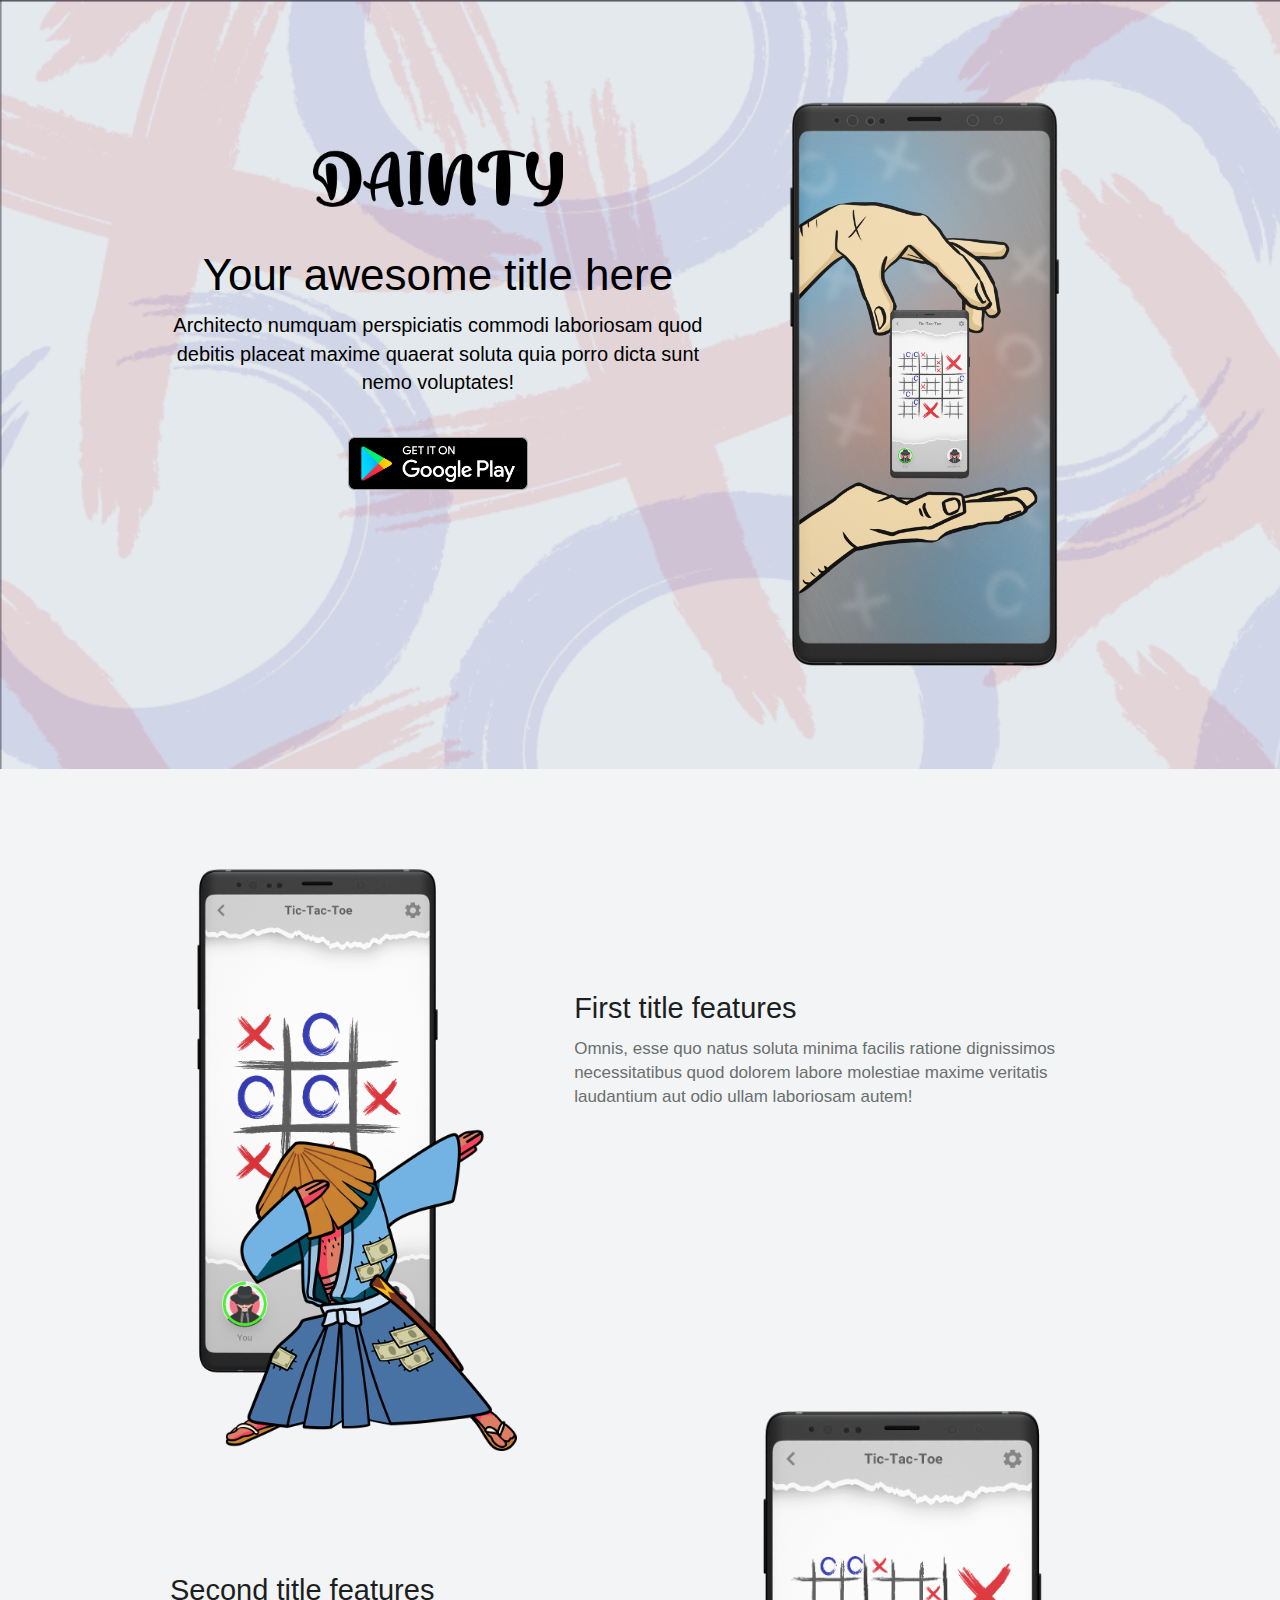
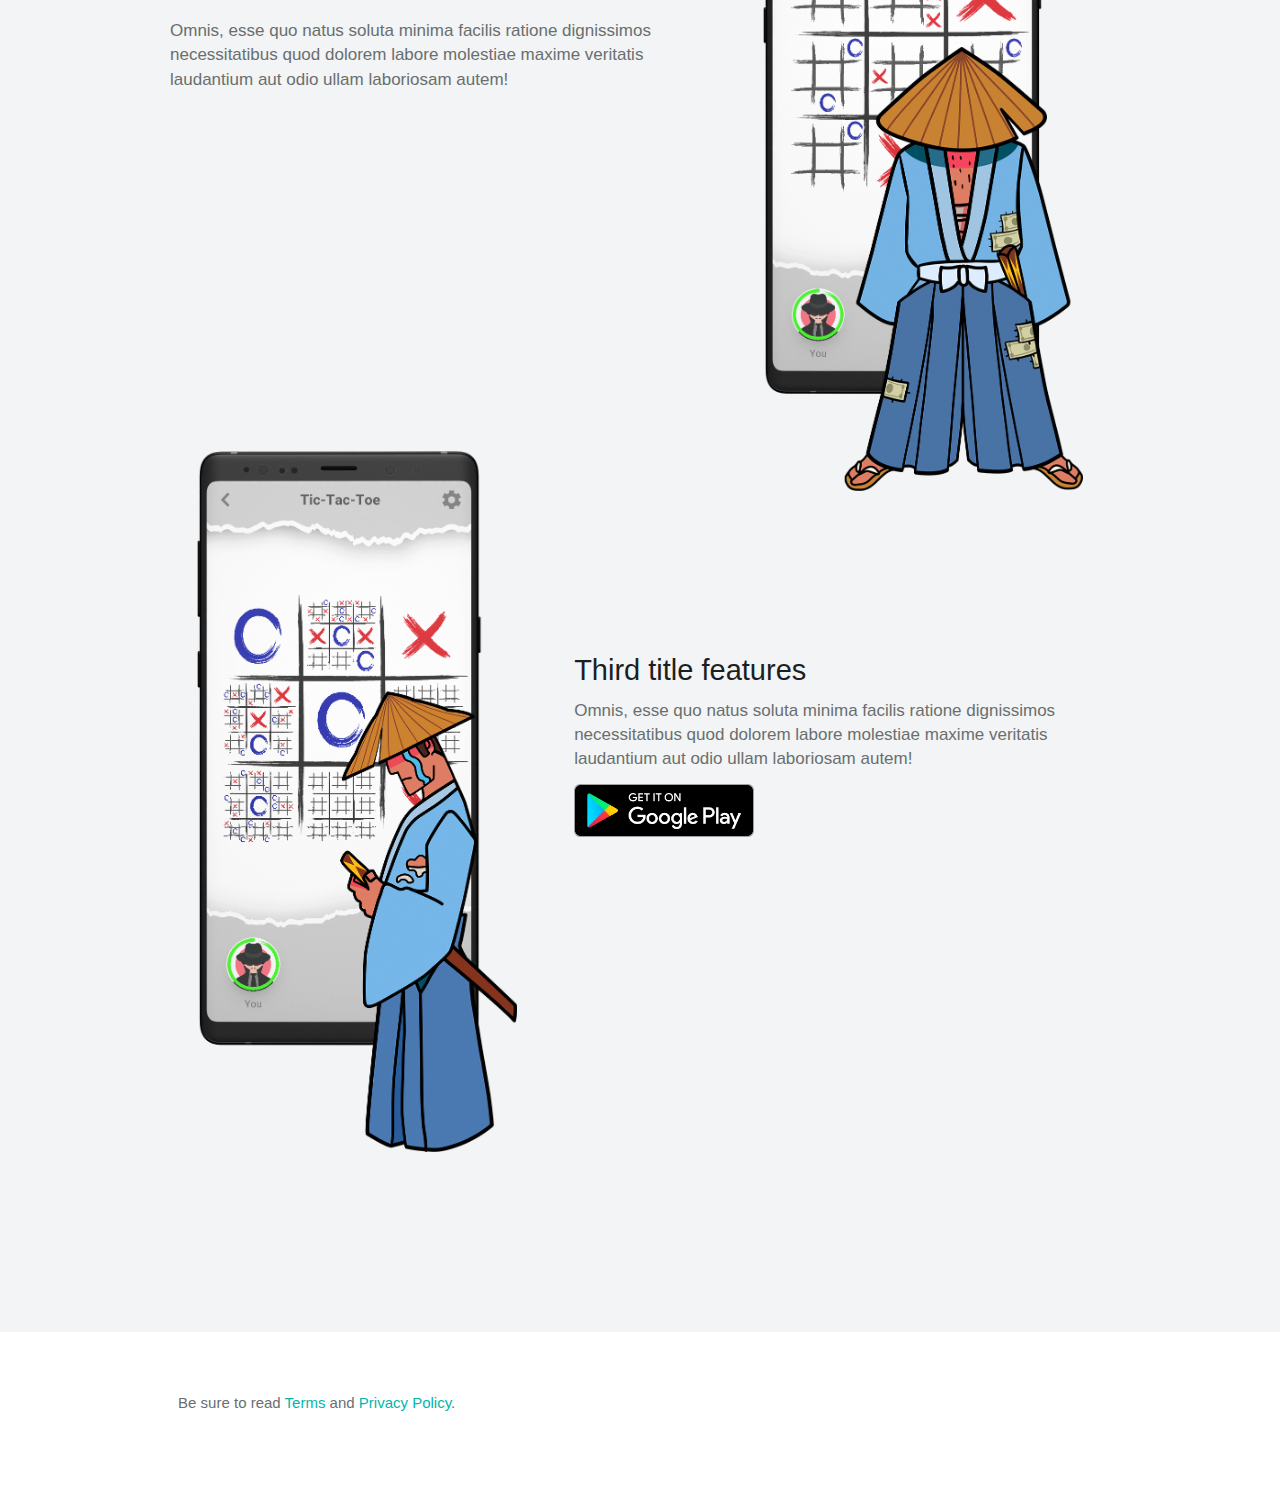
==== index.html @ c5f4732f "delete footers" ====
<!DOCTYPE html>
<!-- paulirish.com/2008/conditional-stylesheets-vs-css-hacks-answer-neither/ -->
<!--[if lt IE 7 ]> <html class="ie6" lang="en"> <![endif]-->
<!--[if IE 7 ]>    <html class="ie7" lang="en"> <![endif]-->
<!--[if IE 8 ]>    <html class="ie8" lang="en"> <![endif]-->
<!--[if (gte IE 9)|!(IE)]><!--> <html lang="en"> <!--<![endif]-->
  <head>

    <!-- Meta -->
    <meta charset="utf-8">
    <meta name="viewport" content="width=device-width, initial-scale=1.0">
    <meta name="description" content="">
    <meta name="keywords" content="">
    <meta name="author" content="">
    <meta name="googlebot" content="index,follow">

    <!-- Title -->
    <title>Guri Guri Nyoi &mdash; Bootstrap 3 iPhone App Templates</title>

    <!-- Templates core CSS -->
    <link href="stylesheets/application.css" rel="stylesheet">

    <!-- Favicons -->
    <link href="images/favicon/favicon.png" rel="shortcut icon">
    <link href="images/favicon/apple-touch-icon-57-precomposed.png" rel="apple-touch-icon">
    <link href="images/favicon/apple-touch-icon-72-precomposed.png" rel="apple-touch-icon" sizes="72x72">
    <link href="images/favicon/apple-touch-icon-144-precomposed.png" rel="apple-touch-icon" sizes="114x114">

    <!-- HTML5 shim and Respond.js IE8 support of HTML5 elements and media queries -->
    <!--[if lt IE 9]>
      <script src="https://oss.maxcdn.com/libs/html5shiv/3.7.0/html5shiv.js"></script>
      <script src="https://oss.maxcdn.com/libs/respond.js/1.3.0/respond.min.js"></script>
    <![endif]-->

    <!-- Modernizr Scripts -->
    <script src="javascript/vendor/modernizr-2.7.1.min.js"></script>
  </head>
  <body class="index" id="to-top">


    <!-- Jumbotron -->
    <header class="jumbotron" role="banner">

      <div class="container">

        <div class="row">

          <div class="col-md-7">

            <!-- Logo -->
            <figure class="text-center">
              <a href="./index.html">
                <img class="img-logo" src="images/logo.png" alt="">
              </a>
            </figure> <!-- /.text-center -->

            <!-- Title -->
            <h1><font color="#000000">Your awesome title here</font></h1>

            <!-- Sub title -->
            <p><font color="#000000">Architecto numquam perspiciatis commodi laboriosam quod debitis placeat maxime quaerat soluta quia porro dicta sunt nemo voluptates!</font></p>

            <!-- Button -->
            <p class="btn-app-store">
              <a class="btn btn-lg" href="#fakelinks">
                <img src="images/play-store.png" alt="">
              </a>
            </p> <!-- /.btn-app-store -->

          </div> <!-- /.col-md-7 -->

          <div class="col-md-5">

            <!-- Images showcase -->
            <figure>
              <img class="img-iPhone" src="images/iphone/4.png" alt="">
            </figure>

          </div> <!-- /.col-md-5 -->
          
        </div> <!-- /.row -->
        
      </div> <!-- /.container -->

    </header> <!-- /.jumbotron -->


    <!-- Features -->
    <section class="features-section" id="section-2">

      <div class="container">

        <div class="row">

          <div class="col-md-5 col-features text-center">
            
            <!-- Images showcase -->
            <figure>
              <img class="img-iPhone" src="images/iphone/1.png" alt="">
            </figure>

          </div> <!-- /.col-md-5 -->

          <div class="col-md-7 col-features features-content">
            
            <!-- Title -->
            <h3 id="title-1">First title features</h3>

            <!-- Description -->
            <p>Omnis, esse quo natus soluta minima facilis ratione dignissimos necessitatibus quod dolorem labore molestiae maxime veritatis laudantium aut odio ullam laboriosam autem!</p>

          </div> <!-- /.col-md-7 -->
          
        </div> <!-- /.row -->




        <div class="row media-screen-800">

          <div class="col-md-7 col-features features-content">
            
            <!-- Title -->
            <h3 id="title-2">Second title features</h3>

            <!-- Description -->
            <p>Omnis, esse quo natus soluta minima facilis ratione dignissimos necessitatibus quod dolorem labore molestiae maxime veritatis laudantium aut odio ullam laboriosam autem!</p>

          </div> <!-- /.col-md-7 -->

          <div class="col-md-5 col-features text-center">
            
            <!-- Images showcase -->
            <figure>
              <img class="img-iPhone margin-top margin-screen-800" src="images/iphone/2.png" alt="">
            </figure>

          </div> <!-- /.col-md-5 -->
          
        </div> <!-- /.row -->




        <div class="row">

          <div class="col-md-5 col-features text-center">
            
            <!-- Images showcase -->
            <figure>
              <img class="img-iPhone margin-top margin-top-1" src="images/iphone/3.png" alt="">
            </figure>

          </div> <!-- /.col-md-5 -->

          <div class="col-md-7 col-features features-content">
            
            <!-- Title -->
            <h3 id="title-3">Third title features</h3>

            <!-- Description -->
            <p>Omnis, esse quo natus soluta minima facilis ratione dignissimos necessitatibus quod dolorem labore molestiae maxime veritatis laudantium aut odio ullam laboriosam autem!</p>

            <!-- Button -->
            <p class="btn-app-store">
              <a class="btn btn-lg" href="#fakelinks">
                <img src="images/play-store.png" alt="">
              </a>
            </p> <!-- /.btn-app-store -->

          </div> <!-- /.col-md-7 -->
          
        </div> <!-- /.row -->

      </div> <!-- /.container -->

    </section> <!-- /.features-section -->
    
    

    <!-- Footer -->
    <footer class="footer-section" role="contentinfo">

      <div class="container">

        <div class="row">
          
          <div class="col-md-4 col-footer col-padding">
            
            <!-- Footer 1 -->
            <section class="text-center">
              <p>Be sure to read <a href="#fakelinks">Terms</a> and <a href="#fakelinks">Privacy Policy</a>.</p>
            </section>
            

          </div> <!-- /.col-md-4 -->
          
        </div> <!-- /.row -->

      </div> <!-- /.container -->

    </footer> <!-- /.footer-section -->

<!--    &lt;!&ndash; Placed at the end of the document so the pages load faster &ndash;&gt;-->
<!--    <script src="javascript/vendor/jquery-2.1.0.min.js"></script>-->
<!--    <script src="javascript/bootstrap.min.js"></script>-->
<!--    <script src="javascript/assets/application.js"></script>-->
  </body>
</html>
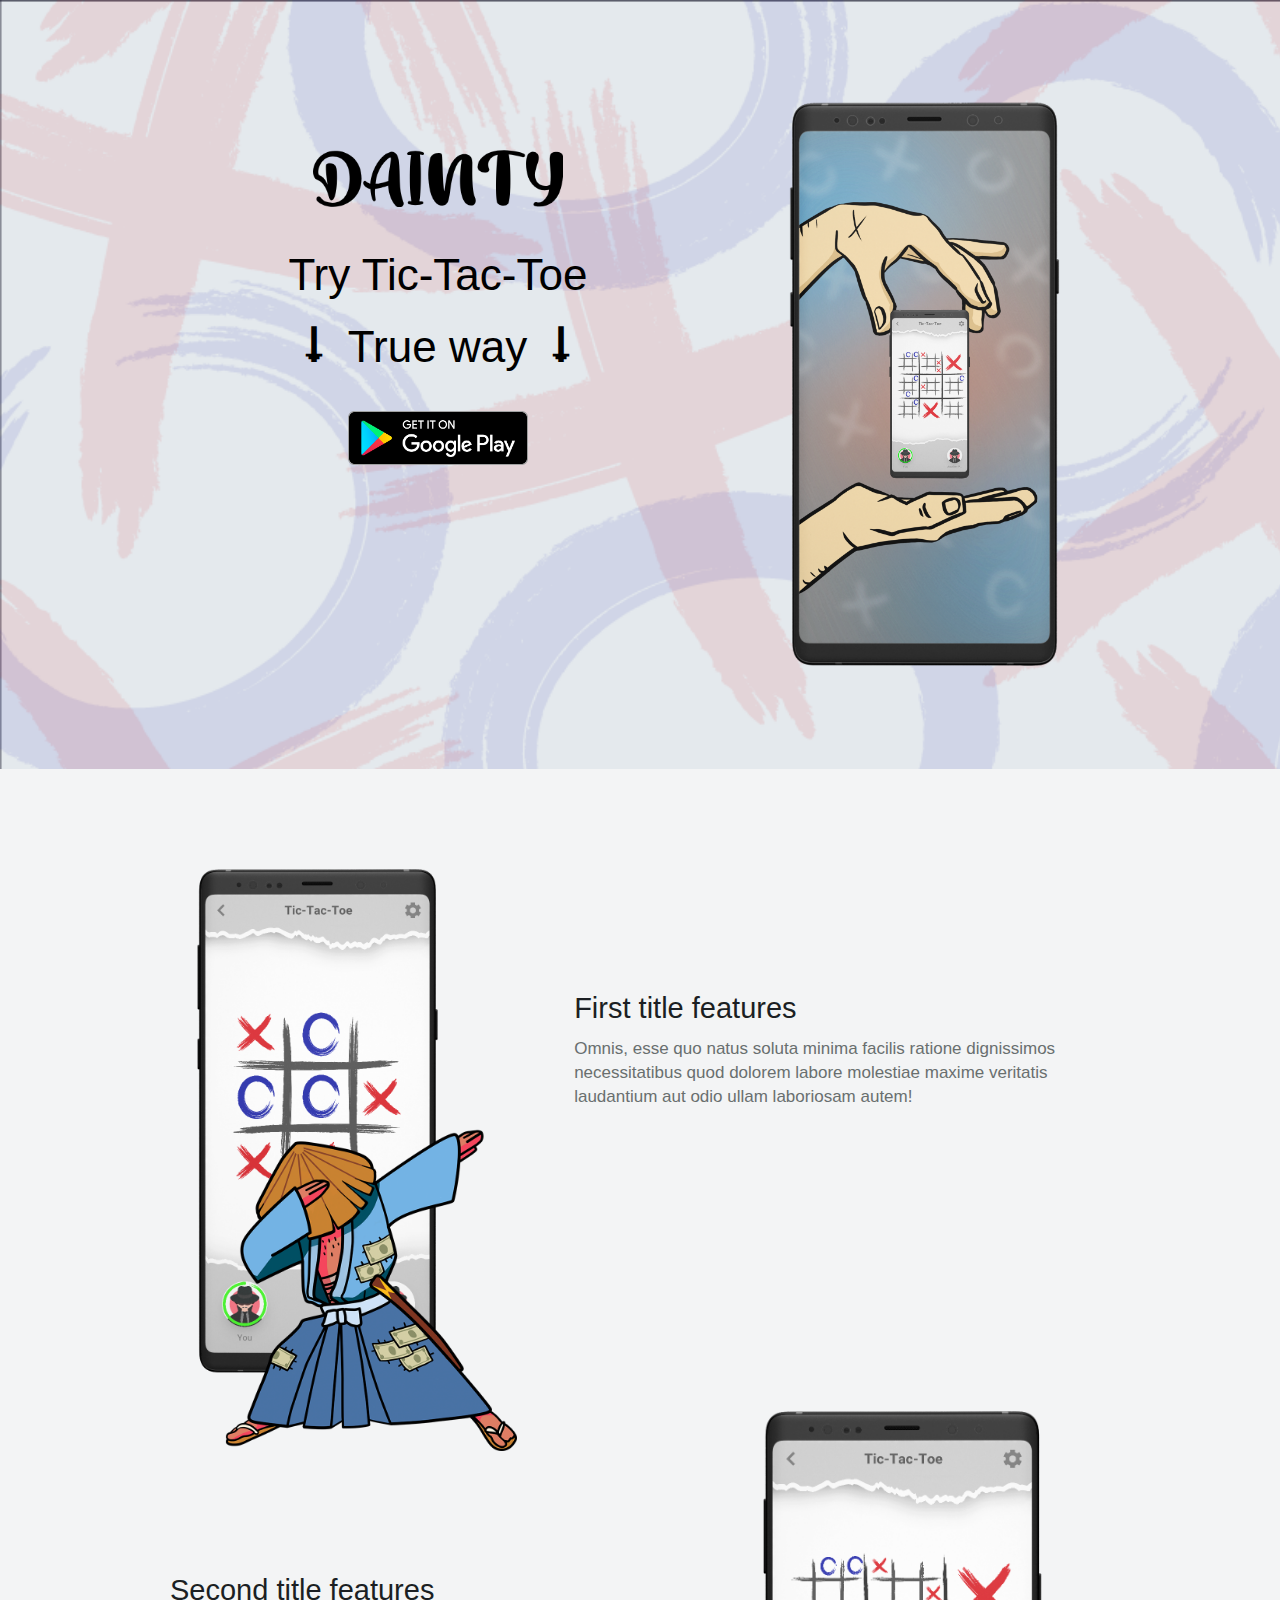
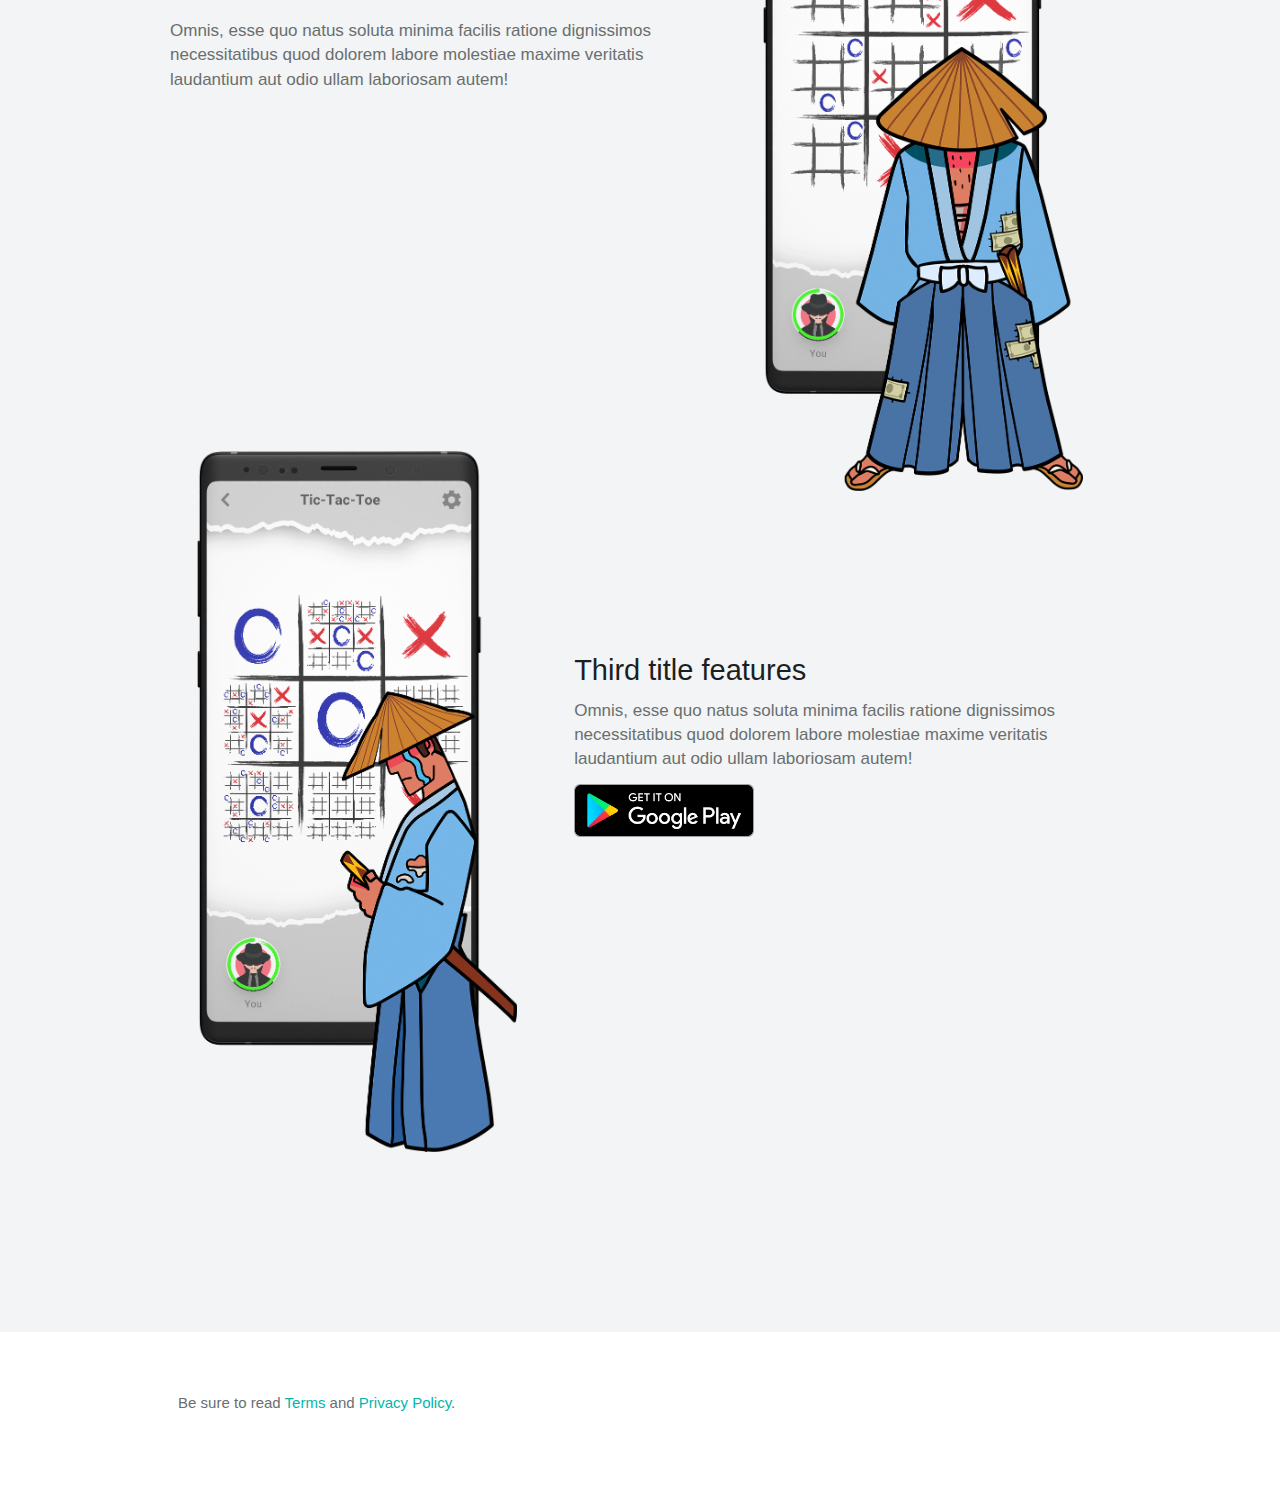
==== commit 24cebeaf: "Change Title" ====
--- a/index.html
+++ b/index.html
@@ -15,7 +15,7 @@
     <meta name="googlebot" content="index,follow">
 
     <!-- Title -->
-    <title>Guri Guri Nyoi &mdash; Bootstrap 3 iPhone App Templates</title>
+    <title>Tic-Tac-Toe: True Way</title>
 
     <!-- Templates core CSS -->
     <link href="stylesheets/application.css" rel="stylesheet">
@@ -55,10 +55,8 @@
             </figure> <!-- /.text-center -->
 
             <!-- Title -->
-            <h1><font color="#000000">Your awesome title here</font></h1>
-
-            <!-- Sub title -->
-            <p><font color="#000000">Architecto numquam perspiciatis commodi laboriosam quod debitis placeat maxime quaerat soluta quia porro dicta sunt nemo voluptates!</font></p>
+            <h1><font color="#000000">Try Tic-Tac-Toe</font></h1>
+            <h1><font color="#000000">🠗 True way 🠗</font></h1>
 
             <!-- Button -->
             <p class="btn-app-store">
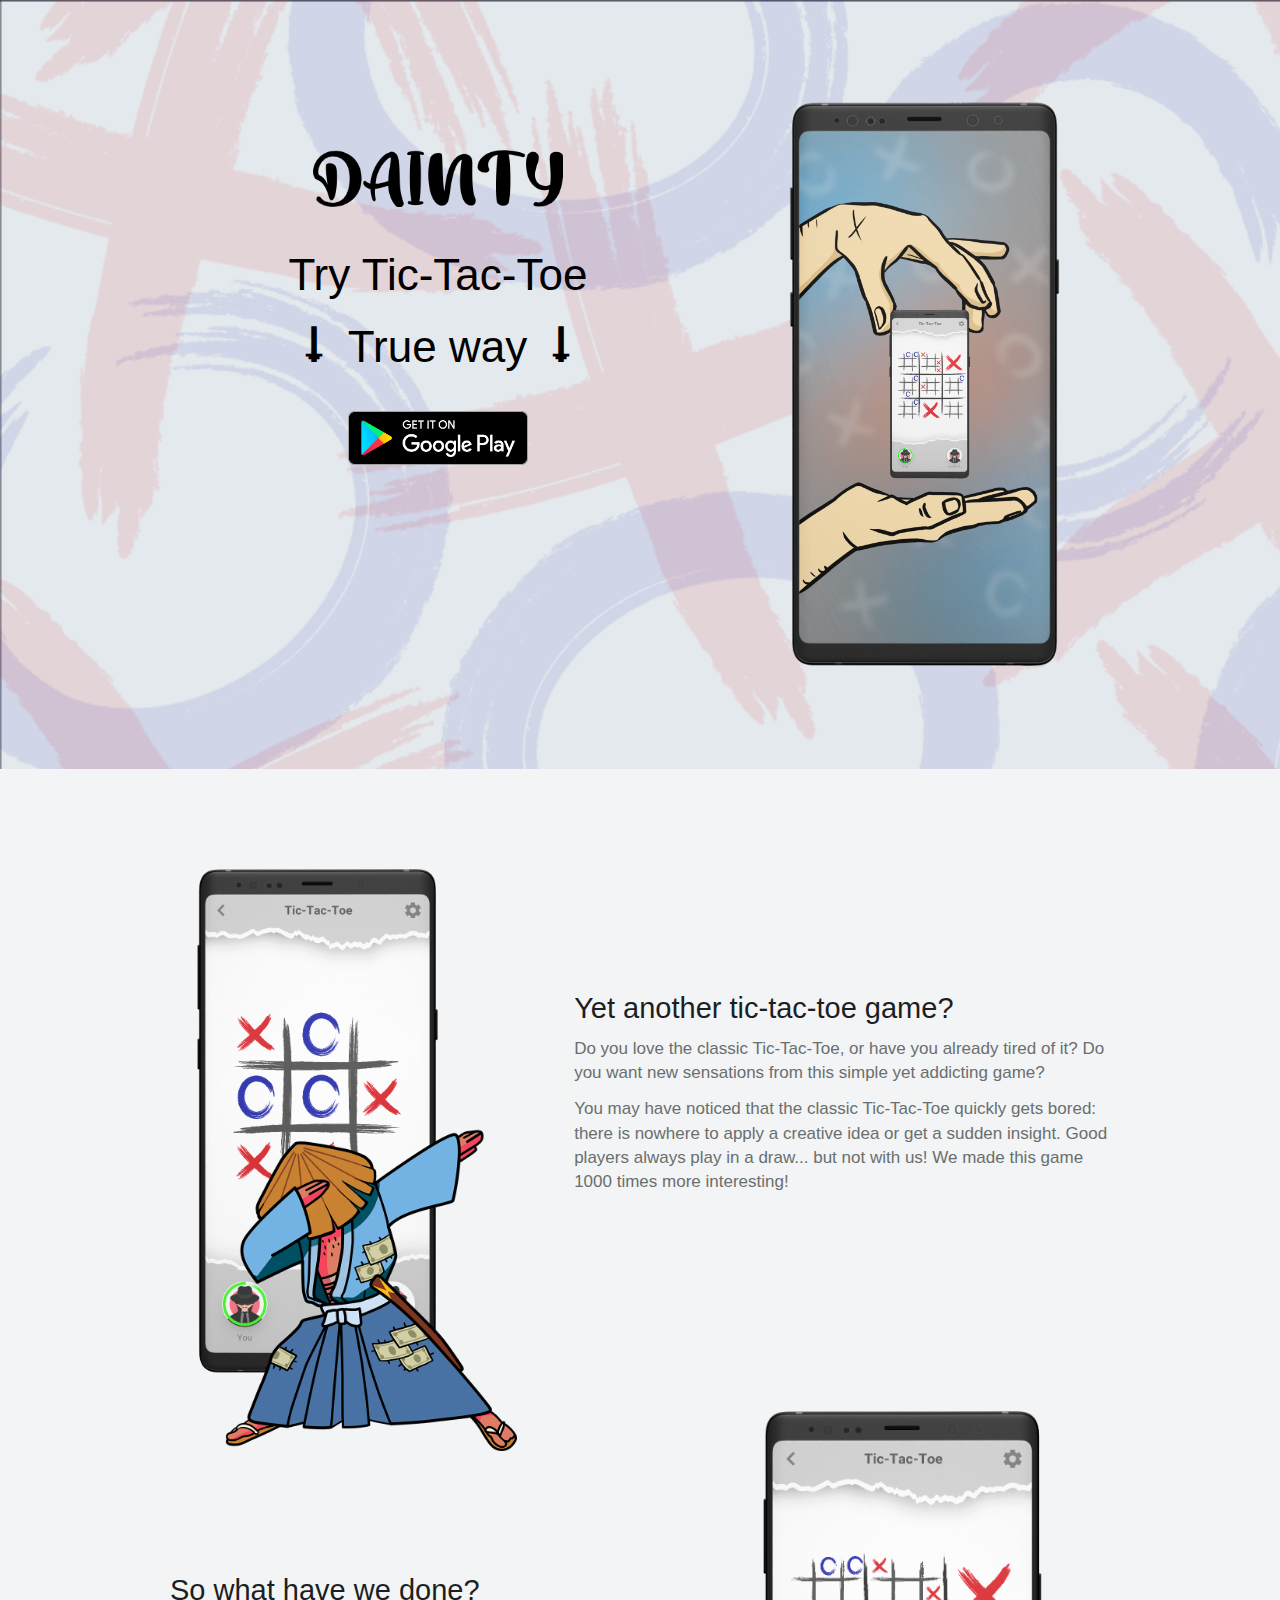
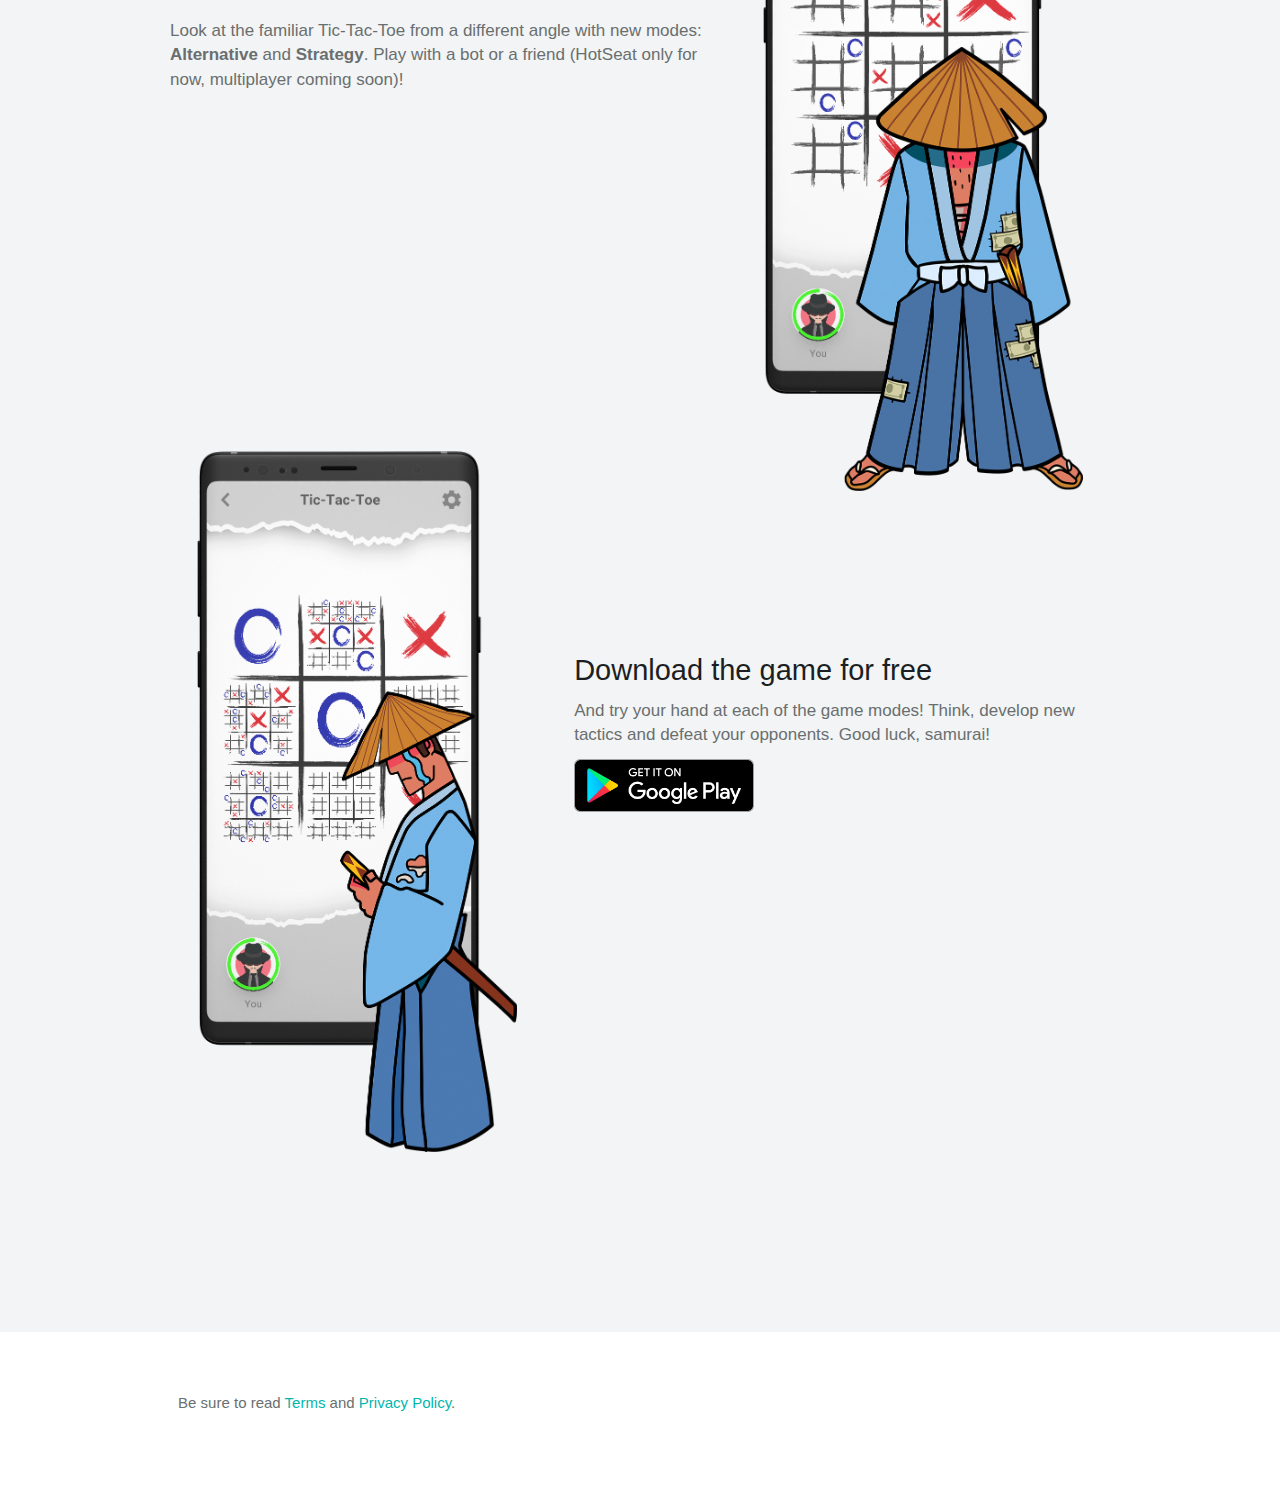
==== commit 5e700b8c: "Texts added" ====
--- a/index.html
+++ b/index.html
@@ -60,7 +60,7 @@
 
             <!-- Button -->
             <p class="btn-app-store">
-              <a class="btn btn-lg" href="#fakelinks">
+              <a class="btn btn-lg" href="https://play.google.com/store/apps/details?id=com.dainty.tictactoe">
                 <img src="images/play-store.png" alt="">
               </a>
             </p> <!-- /.btn-app-store -->
@@ -102,10 +102,11 @@
           <div class="col-md-7 col-features features-content">
             
             <!-- Title -->
-            <h3 id="title-1">First title features</h3>
+            <h3 id="title-1">Yet another tic-tac-toe game?</h3>
 
             <!-- Description -->
-            <p>Omnis, esse quo natus soluta minima facilis ratione dignissimos necessitatibus quod dolorem labore molestiae maxime veritatis laudantium aut odio ullam laboriosam autem!</p>
+            <p>Do you love the classic Tic-Tac-Toe, or have you already tired of it? Do you want new sensations from this simple yet addicting game?</p>
+            <p>You may have noticed that the classic Tic-Tac-Toe quickly gets bored: there is nowhere to apply a creative idea or get a sudden insight. Good players always play in a draw... but not with us! We made this game 1000 times more interesting!</p>
 
           </div> <!-- /.col-md-7 -->
           
@@ -119,10 +120,10 @@
           <div class="col-md-7 col-features features-content">
             
             <!-- Title -->
-            <h3 id="title-2">Second title features</h3>
+            <h3 id="title-2">So what have we done?</h3>
 
             <!-- Description -->
-            <p>Omnis, esse quo natus soluta minima facilis ratione dignissimos necessitatibus quod dolorem labore molestiae maxime veritatis laudantium aut odio ullam laboriosam autem!</p>
+            <p>Look at the familiar Tic-Tac-Toe from a different angle with new modes: <b>Alternative</b> and <b>Strategy</b>. Play with a bot or a friend (HotSeat only for now, multiplayer coming soon)!</p>
 
           </div> <!-- /.col-md-7 -->
 
@@ -154,14 +155,14 @@
           <div class="col-md-7 col-features features-content">
             
             <!-- Title -->
-            <h3 id="title-3">Third title features</h3>
+            <h3 id="title-3">Download the game for free</h3>
 
             <!-- Description -->
-            <p>Omnis, esse quo natus soluta minima facilis ratione dignissimos necessitatibus quod dolorem labore molestiae maxime veritatis laudantium aut odio ullam laboriosam autem!</p>
+            <p>And try your hand at each of the game modes! Think, develop new tactics and defeat your opponents. Good luck, samurai!</p>
 
             <!-- Button -->
             <p class="btn-app-store">
-              <a class="btn btn-lg" href="#fakelinks">
+              <a class="btn btn-lg" href="https://play.google.com/store/apps/details?id=com.dainty.tictactoe">
                 <img src="images/play-store.png" alt="">
               </a>
             </p> <!-- /.btn-app-store -->
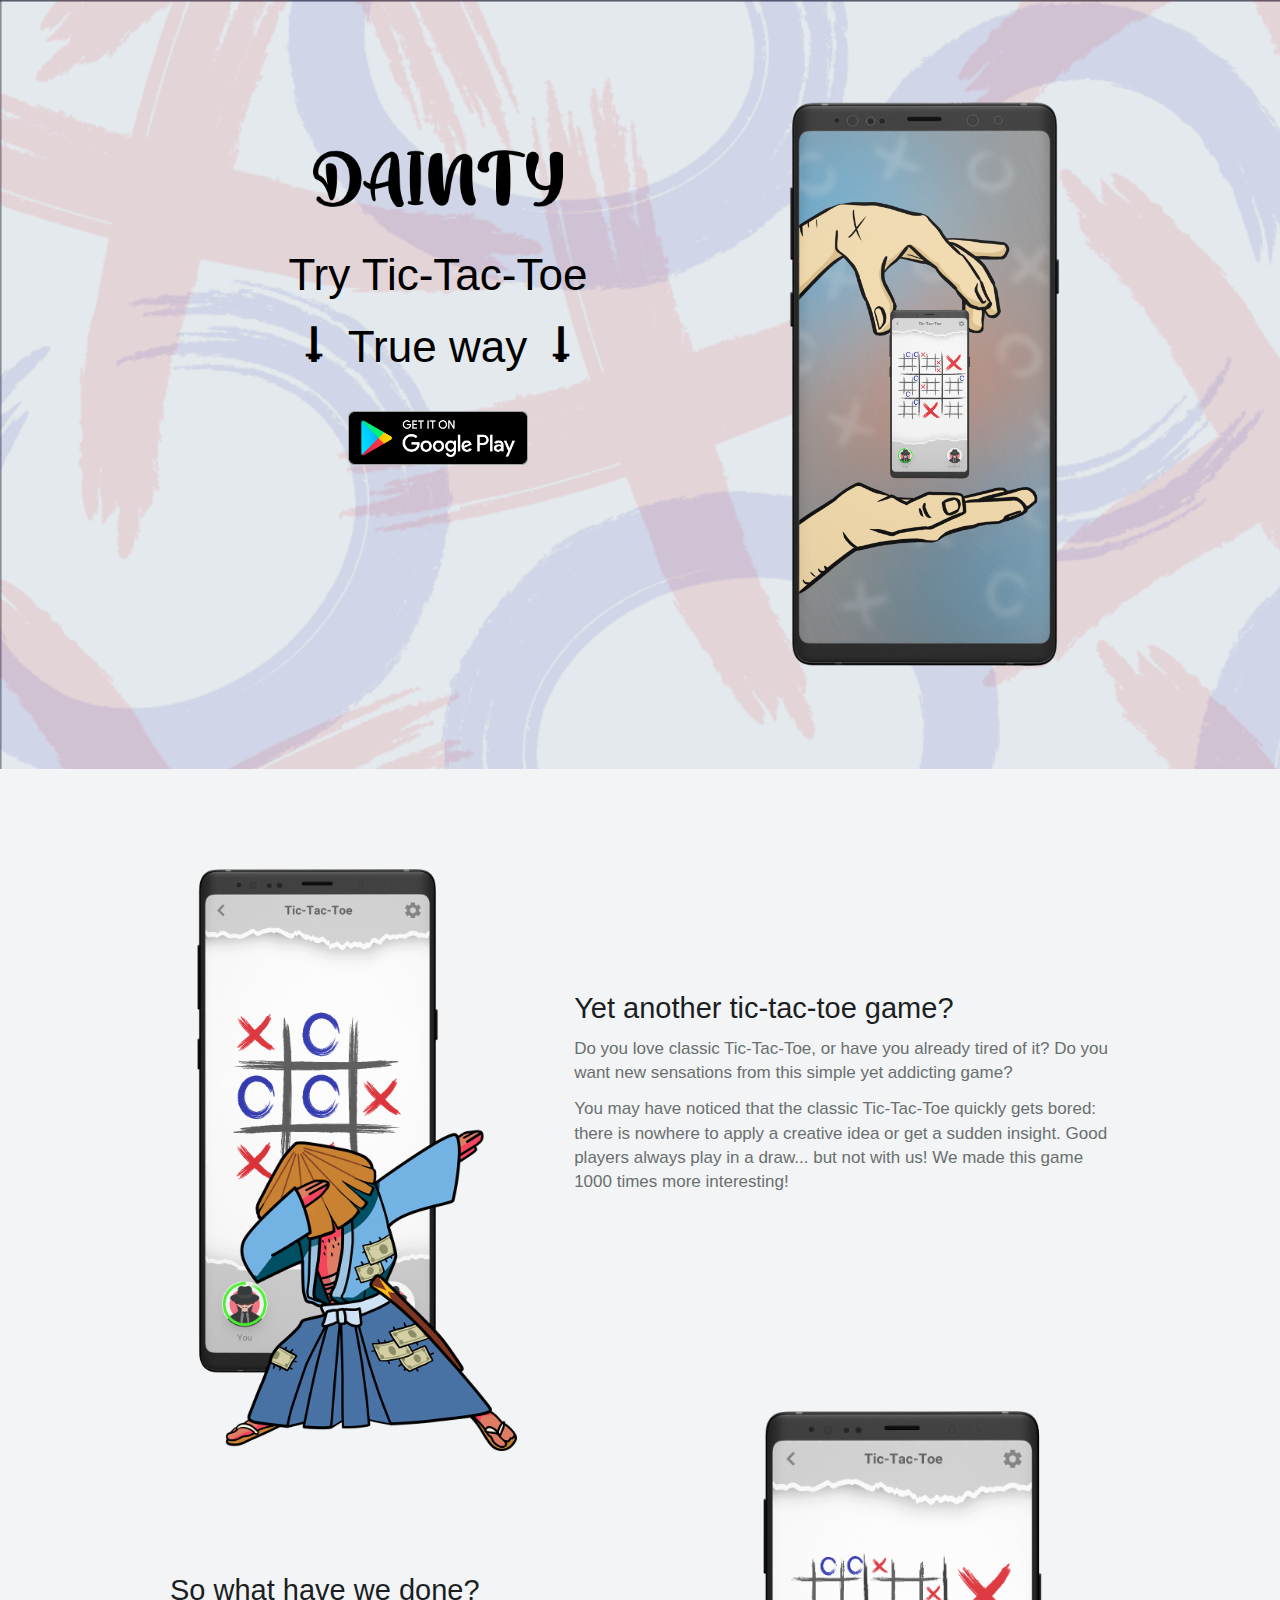
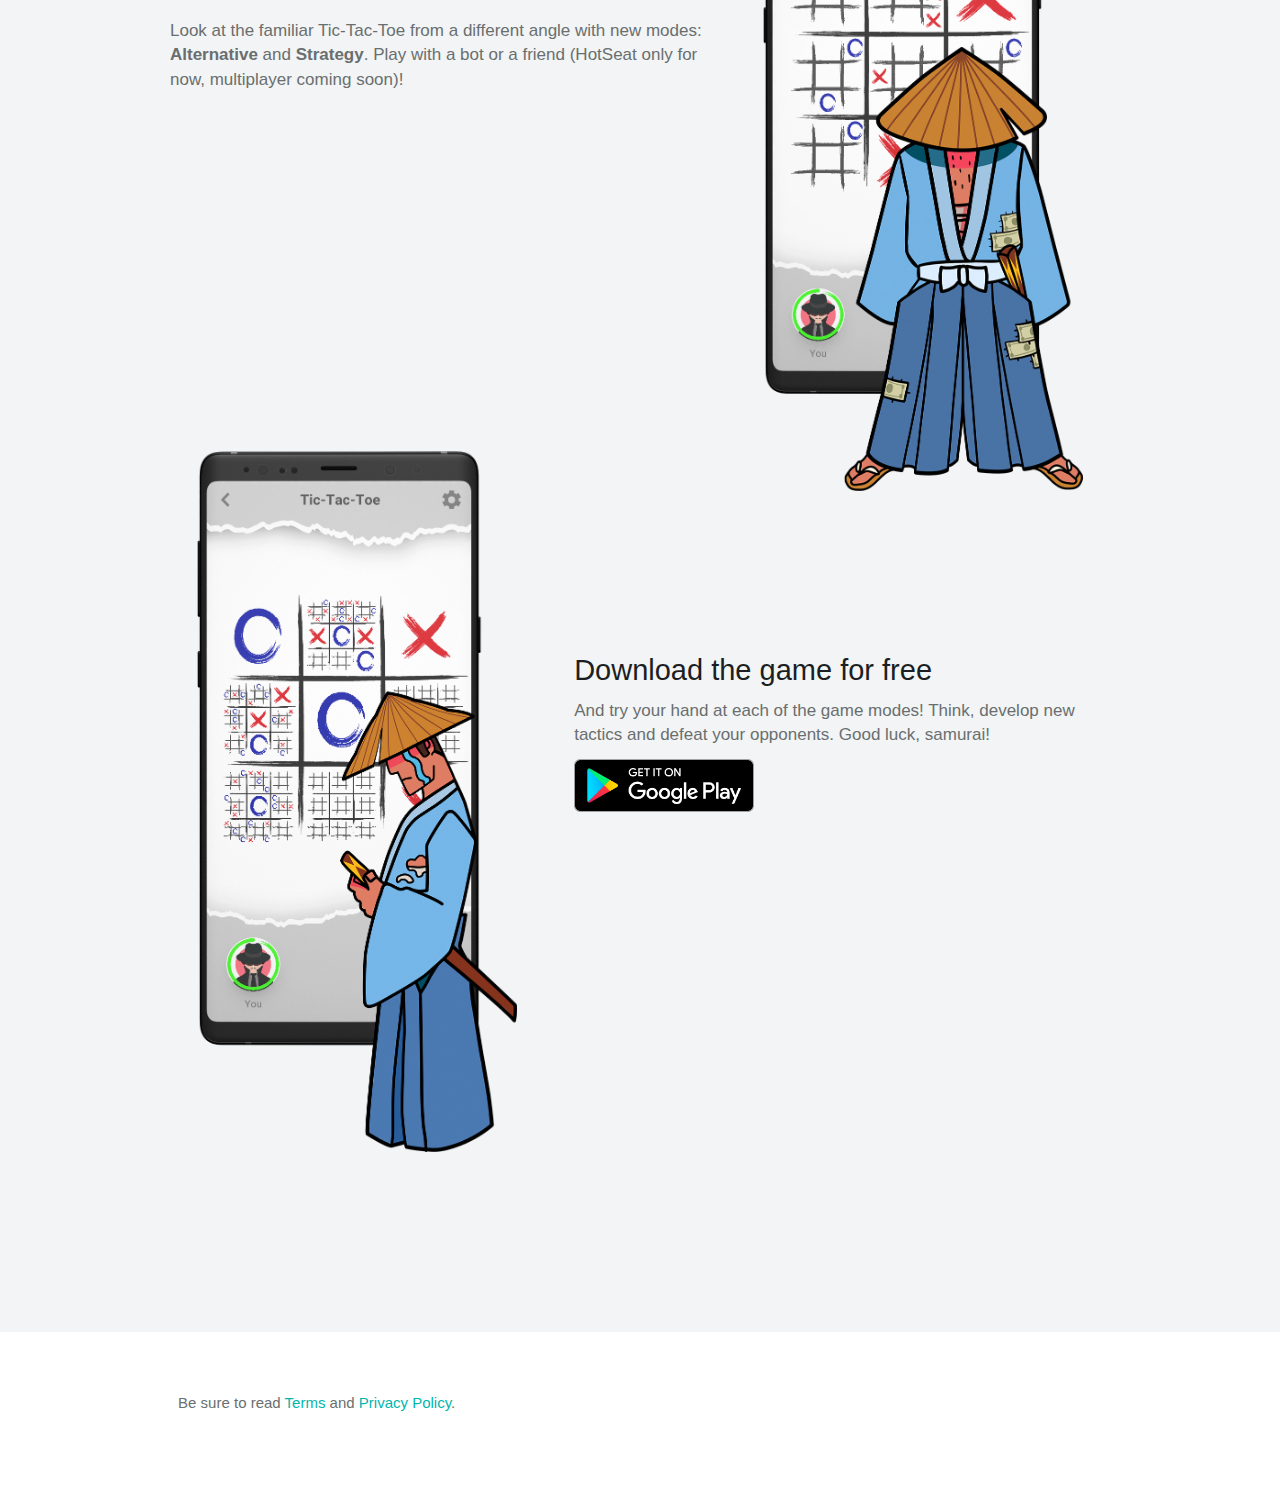
==== commit 05be97bf: "Text fix" ====
--- a/index.html
+++ b/index.html
@@ -105,7 +105,7 @@
             <h3 id="title-1">Yet another tic-tac-toe game?</h3>
 
             <!-- Description -->
-            <p>Do you love the classic Tic-Tac-Toe, or have you already tired of it? Do you want new sensations from this simple yet addicting game?</p>
+            <p>Do you love classic Tic-Tac-Toe, or have you already tired of it? Do you want new sensations from this simple yet addicting game?</p>
             <p>You may have noticed that the classic Tic-Tac-Toe quickly gets bored: there is nowhere to apply a creative idea or get a sudden insight. Good players always play in a draw... but not with us! We made this game 1000 times more interesting!</p>
 
           </div> <!-- /.col-md-7 -->
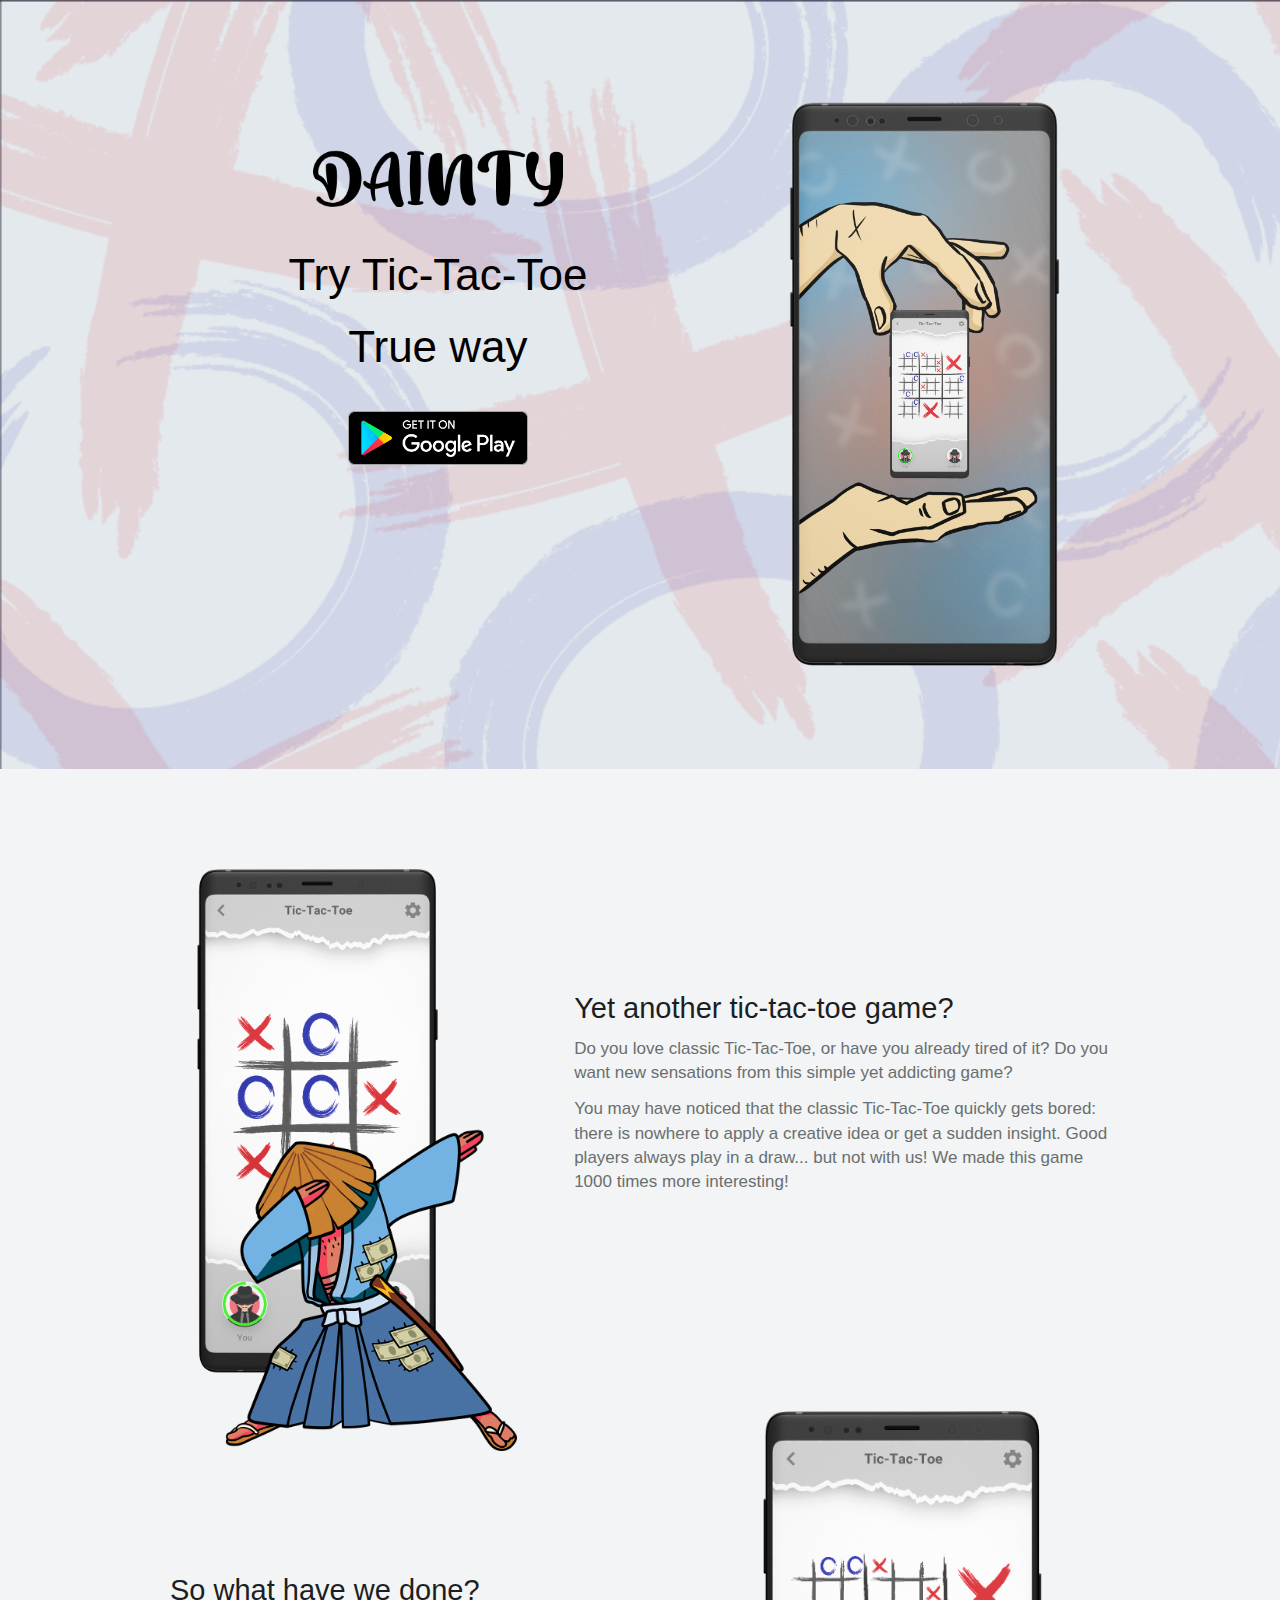
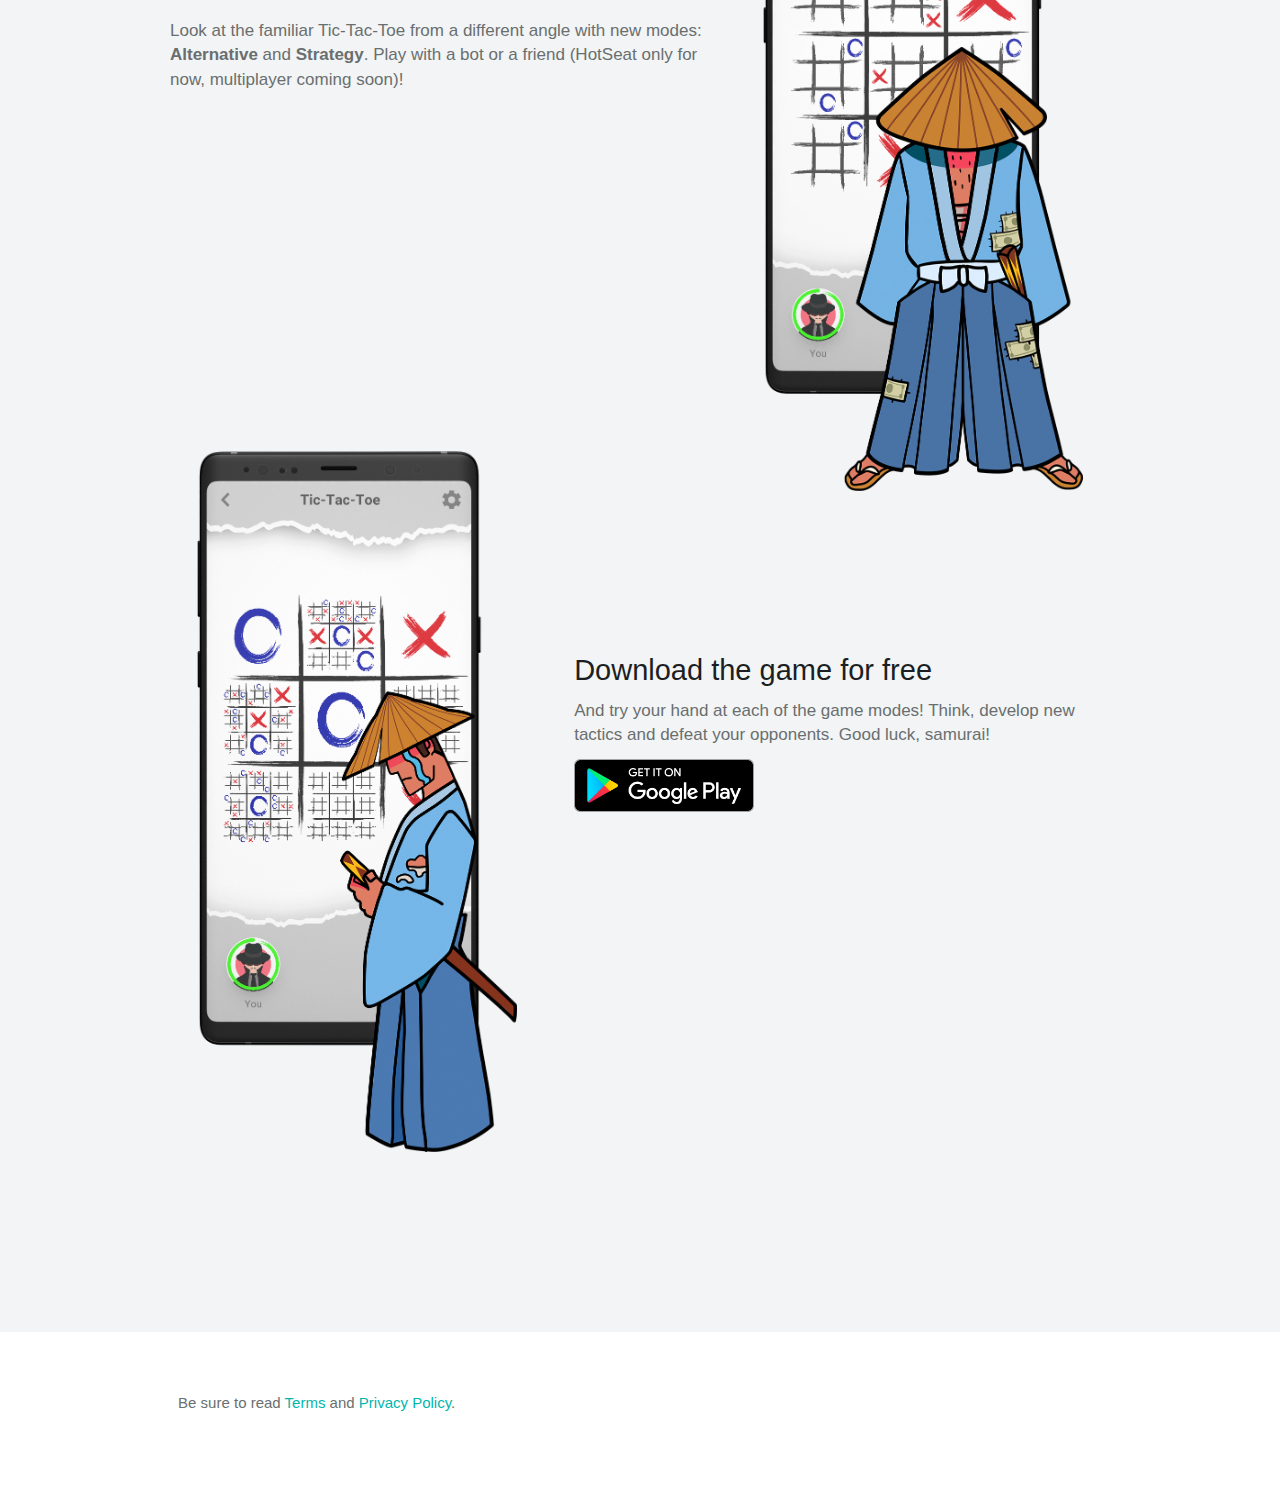
==== commit 5c0c01ad: "Delete arrows" ====
--- a/index.html
+++ b/index.html
@@ -56,7 +56,7 @@
 
             <!-- Title -->
             <h1><font color="#000000">Try Tic-Tac-Toe</font></h1>
-            <h1><font color="#000000">🠗 True way 🠗</font></h1>
+            <h1><font color="#000000"> True way </font></h1>
 
             <!-- Button -->
             <p class="btn-app-store">
@@ -188,7 +188,7 @@
             
             <!-- Footer 1 -->
             <section class="text-center">
-              <p>Be sure to read <a href="#fakelinks">Terms</a> and <a href="#fakelinks">Privacy Policy</a>.</p>
+              <p>Be sure to read <a href="#fakelinks">Terms</a> and <a href="./privacypolicy.html">Privacy Policy</a>.</p>
             </section>
             
 
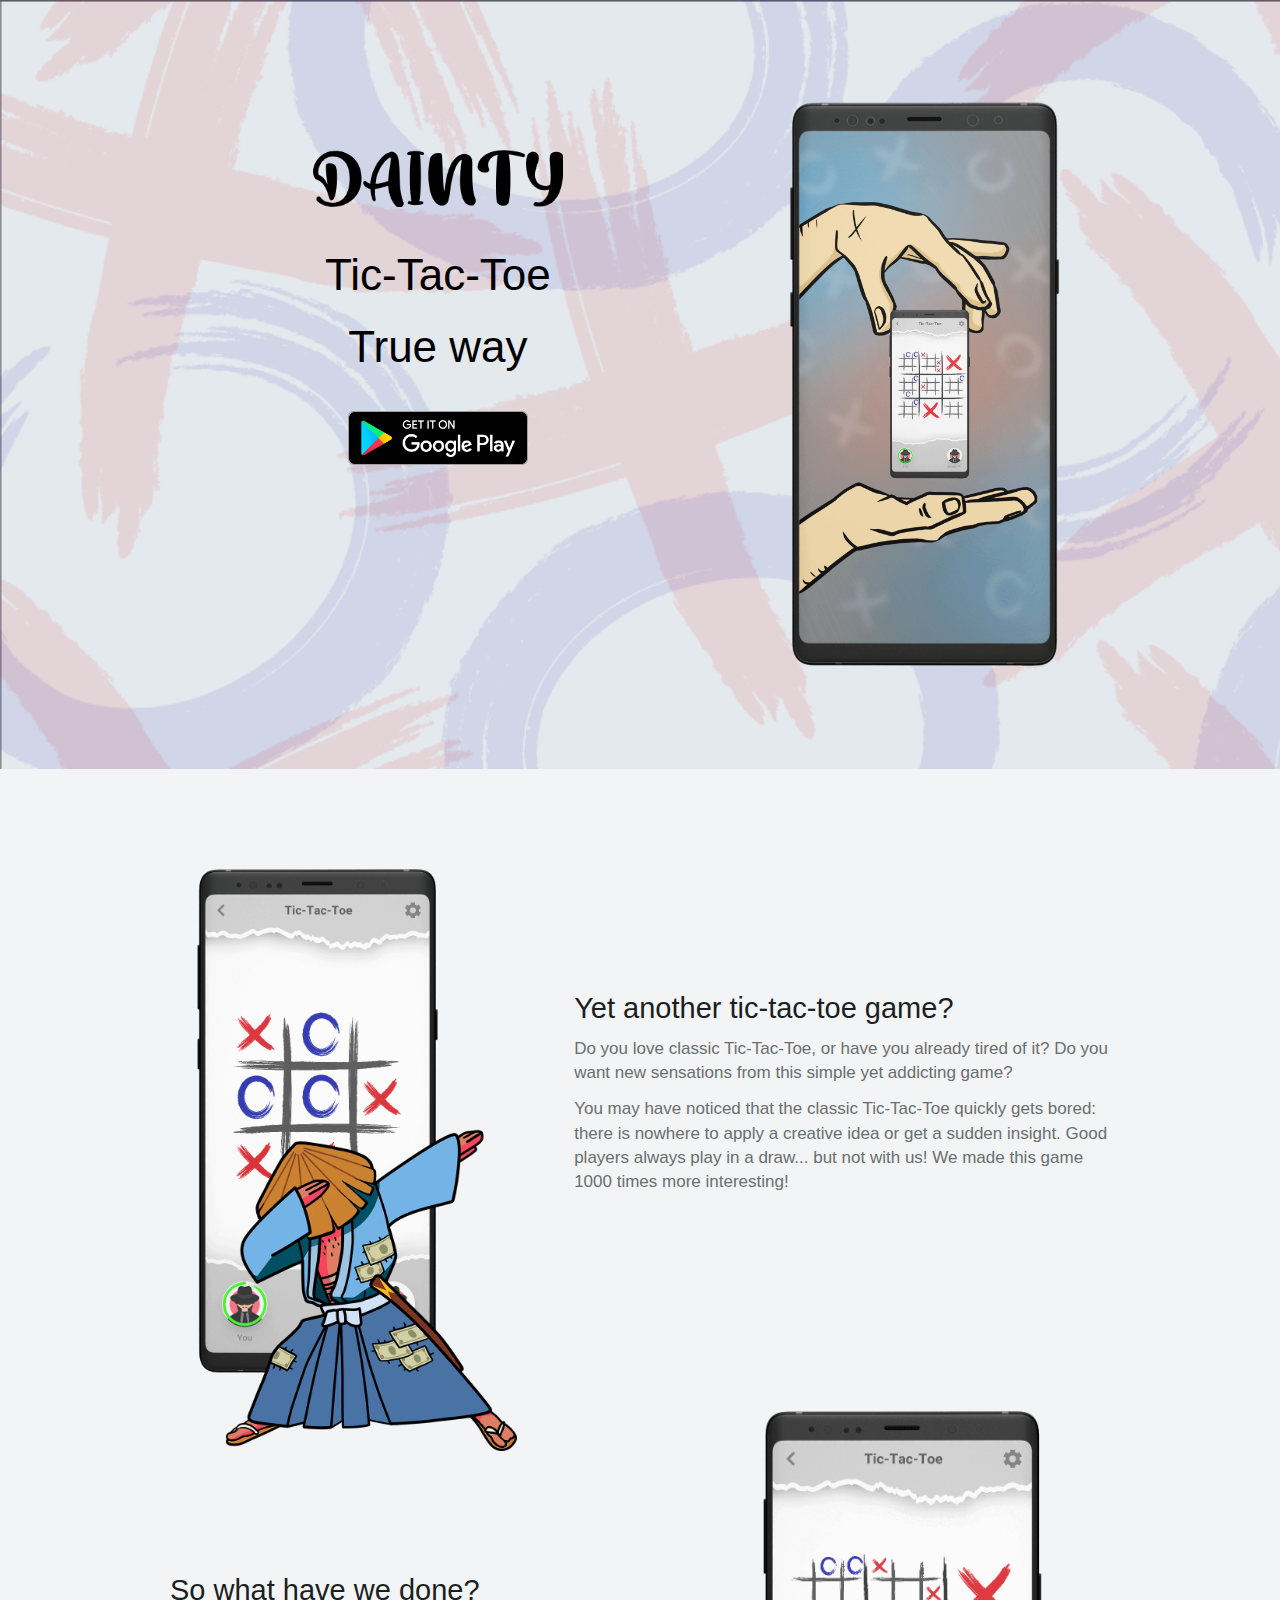
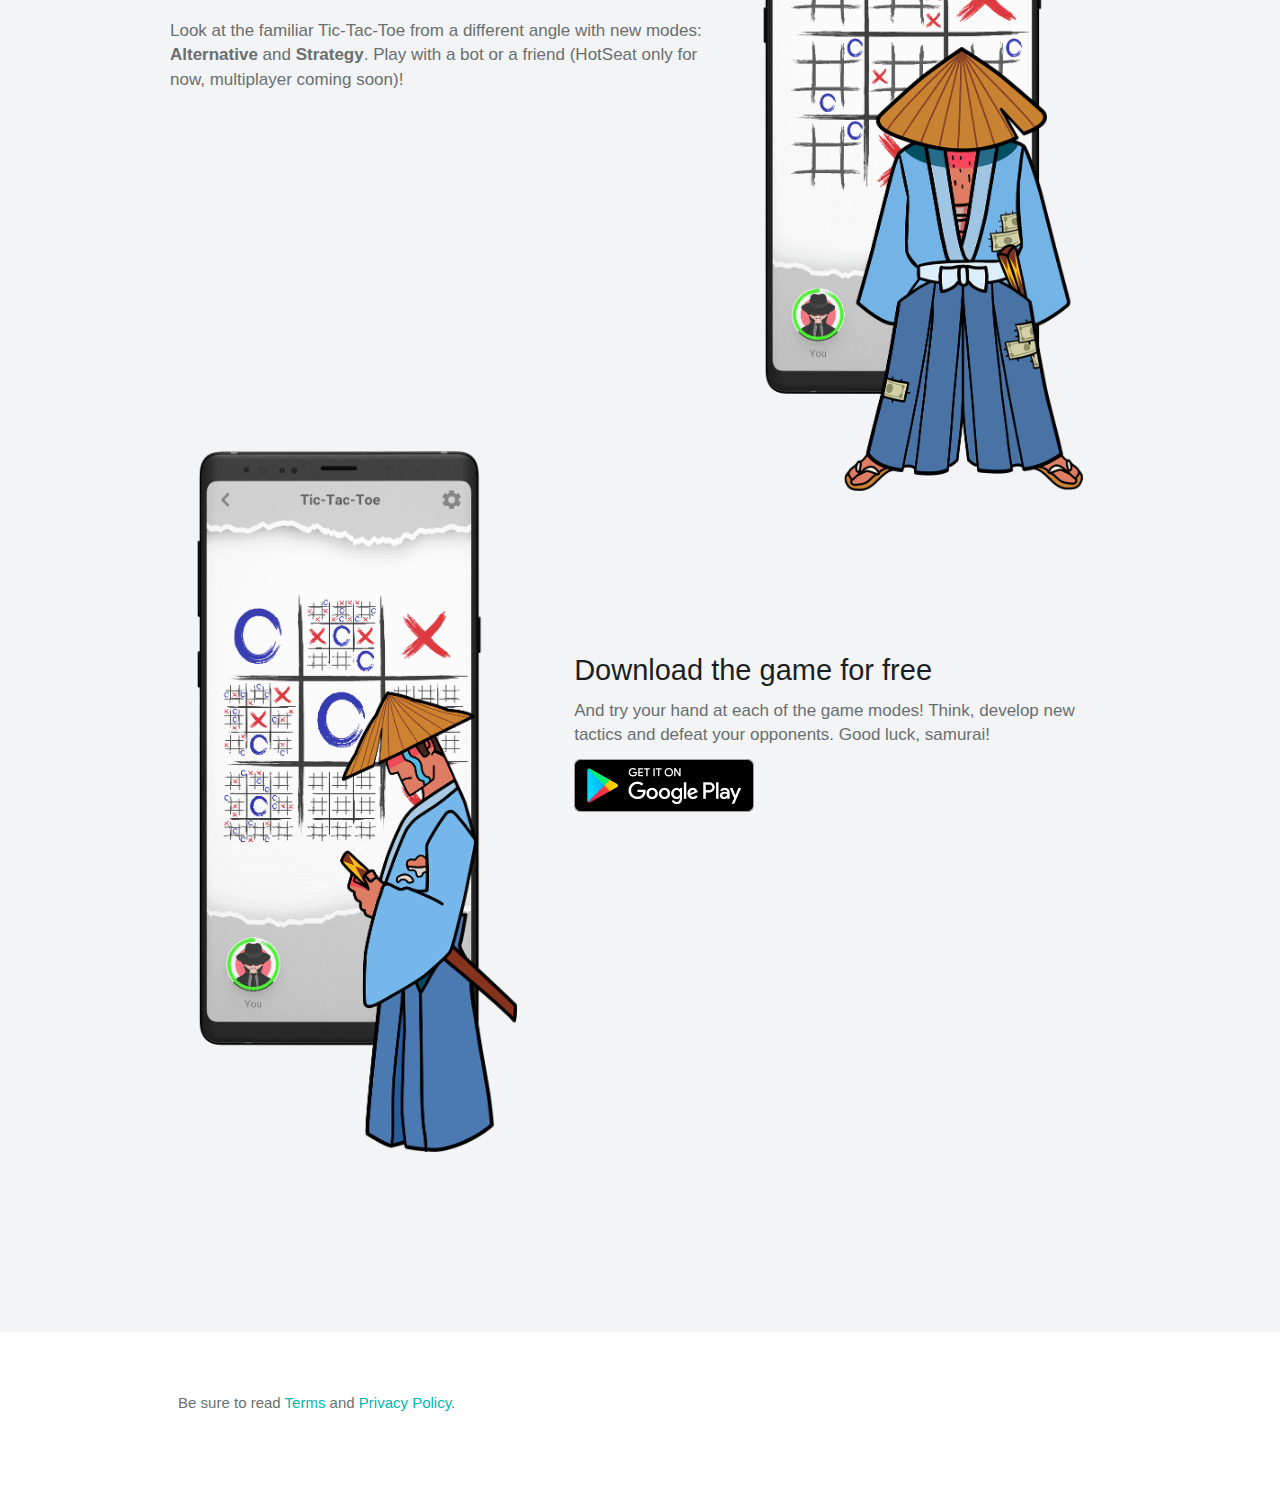
==== commit b593ce9b: "Added terms" ====
--- a/index.html
+++ b/index.html
@@ -55,8 +55,8 @@
             </figure> <!-- /.text-center -->
 
             <!-- Title -->
-            <h1><font color="#000000">Try Tic-Tac-Toe</font></h1>
-            <h1><font color="#000000"> True way </font></h1>
+            <h1><font color="#000000">Tic-Tac-Toe</font></h1>
+            <h1><font color="#000000" > True way </font></h1>
 
             <!-- Button -->
             <p class="btn-app-store">
@@ -188,7 +188,7 @@
             
             <!-- Footer 1 -->
             <section class="text-center">
-              <p>Be sure to read <a href="#fakelinks">Terms</a> and <a href="./privacypolicy.html">Privacy Policy</a>.</p>
+              <p>Be sure to read <a href="./terms.html">Terms</a> and <a href="./privacypolicy.html">Privacy Policy</a>.</p>
             </section>
             
 
